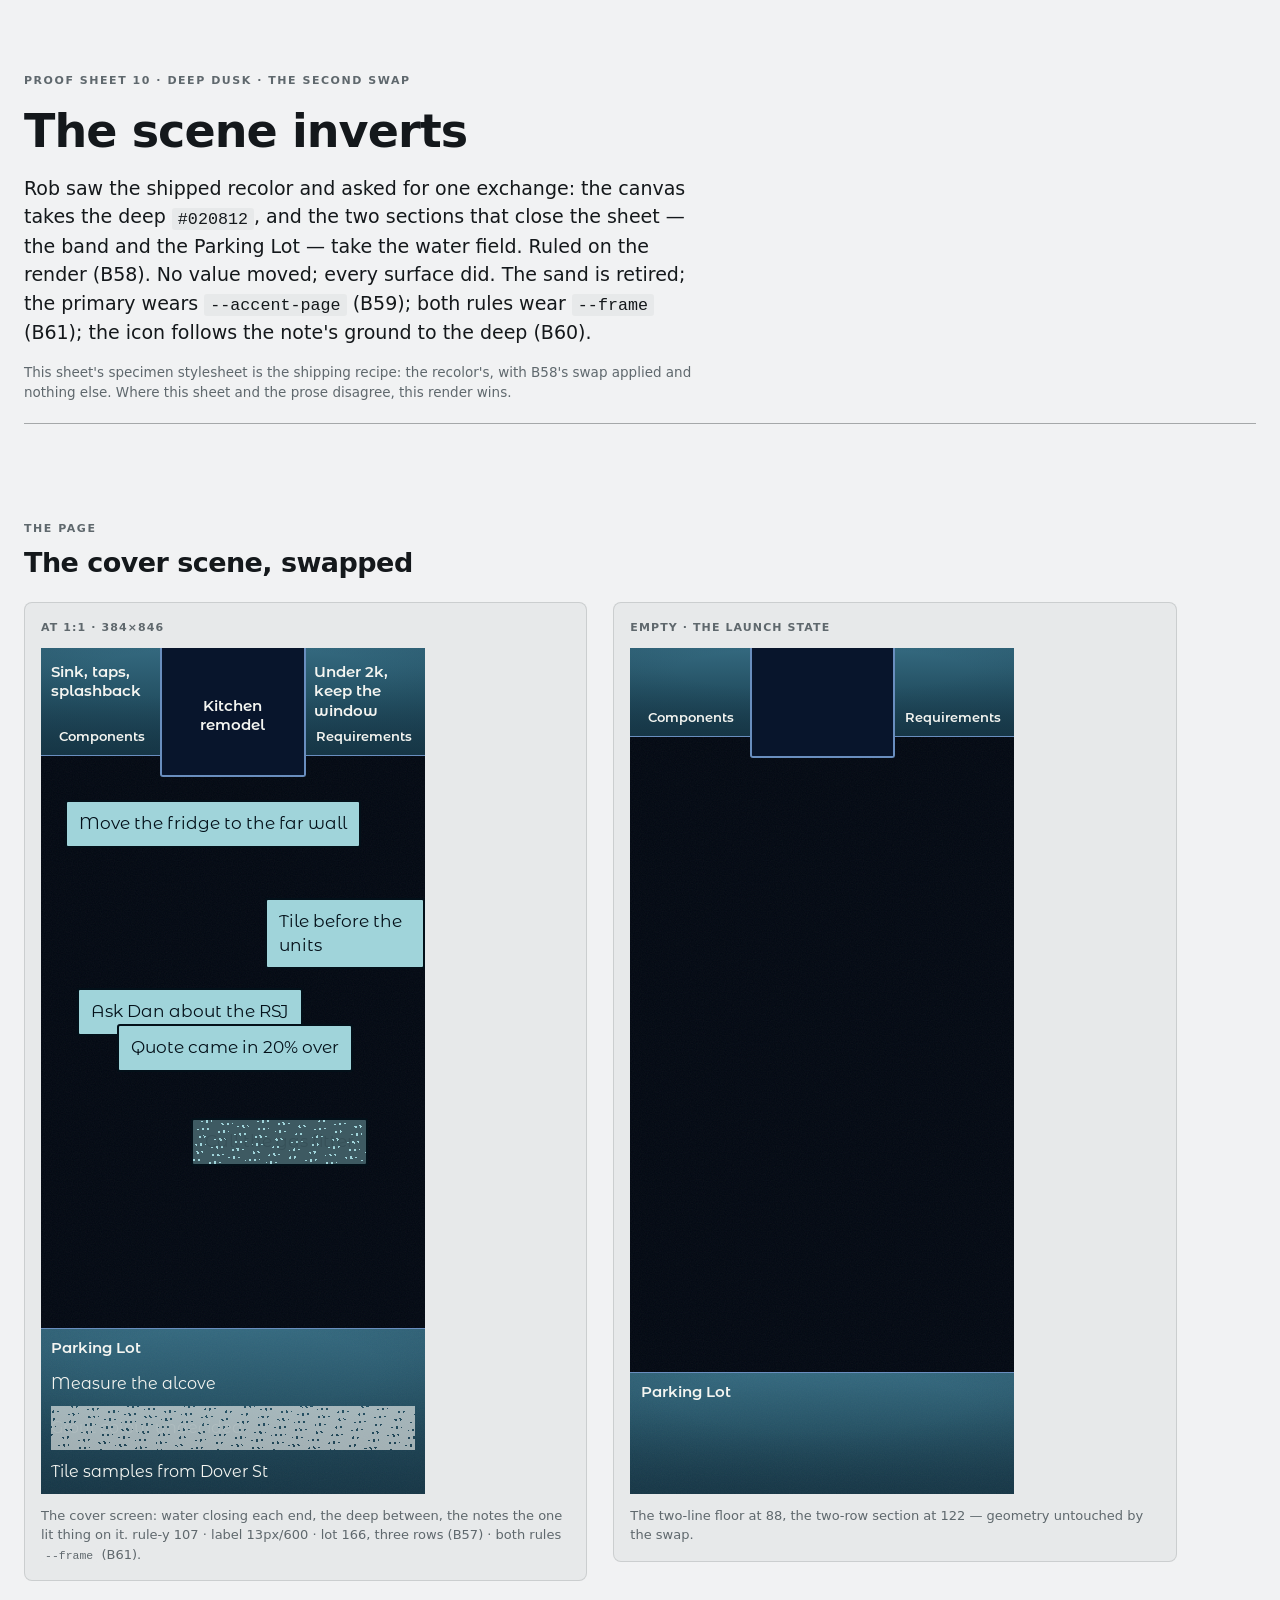
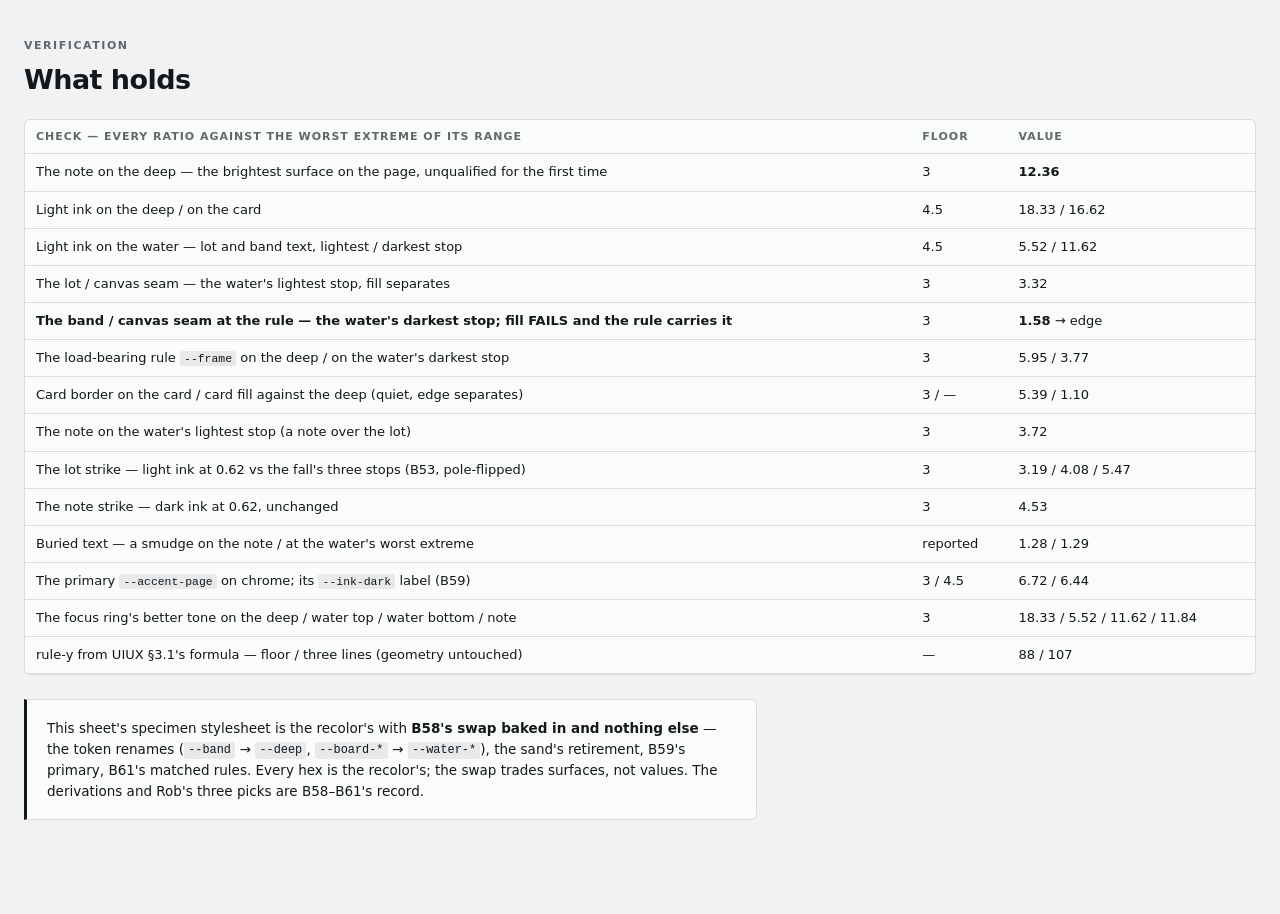
==== docs/proofs/proof-10-the-second-swap.html @ f1e7388c "The second swap lands: the canvas takes the deep, the sections take the water (B58-B61) Rob ruled th" ====
<!doctype html><html><head><meta charset=utf8><meta name=viewport content="width=device-width,initial-scale=1">
<title>Proof sheet 10 — The Second Swap</title>
<style>
@font-face{font-family:'MA';font-style:normal;font-weight:400;font-display:swap;src:url(../../fonts/MontserratAlternates-400.woff2) format('woff2');}
@font-face{font-family:'MA';font-style:normal;font-weight:600;font-display:swap;src:url(../../fonts/MontserratAlternates-600.woff2) format('woff2');}
@font-face{font-family:'MA';font-style:normal;font-weight:800;font-display:swap;src:url(../../fonts/MontserratAlternates-800.woff2) format('woff2');}

:root{--pg-ground:#F1F2F3;--pg-panel:#FAFBFB;--pg-sunk:#E7E9EA;--pg-ink:#14181B;--pg-mute:#5F686D;
  --pg-rule:rgb(20 24 27 / .13);--pg-rule-hi:rgb(20 24 27 / .34);}
@media (prefers-color-scheme:dark){:root{
  --pg-ground:#111417;--pg-panel:#181C1F;--pg-sunk:#0C0F11;--pg-ink:#E6EAEC;--pg-mute:#949DA3;
  --pg-rule:rgb(230 234 236 / .15);--pg-rule-hi:rgb(230 234 236 / .36);}}
*{box-sizing:border-box;}
body{margin:0;background:var(--pg-ground);color:var(--pg-ink);
  font-family:system-ui,-apple-system,"Segoe UI",Roboto,sans-serif;font-size:16px;line-height:1.55;
  -webkit-font-smoothing:antialiased;}
.wrap{max-width:1400px;margin:0 auto;padding:0 24px 96px;}
.col{max-width:66ch;}
h1,h2{text-wrap:balance;margin:0;line-height:1.15;letter-spacing:-.02em;}
h1{font-size:clamp(30px,5vw,46px);font-weight:700;}
h2{font-size:clamp(21px,3vw,27px);font-weight:650;}
p{margin:0;}
code{font-family:ui-monospace,SFMono-Regular,Menlo,monospace;font-size:.88em;background:var(--pg-sunk);
  padding:.1em .36em;border-radius:3px;}
.eyebrow{font-size:11px;font-weight:700;letter-spacing:.14em;text-transform:uppercase;color:var(--pg-mute);}
.lede{font-size:19px;line-height:1.5;}
.muted{color:var(--pg-mute);} .small{font-size:13.5px;line-height:1.5;}
header.masthead{padding:72px 0 40px;display:flex;flex-direction:column;gap:20px;}
header.masthead .col{display:flex;flex-direction:column;gap:16px;}
hr.rule{border:0;border-top:1px solid var(--pg-rule-hi);margin:0;}
section{padding:56px 0 0;display:flex;flex-direction:column;gap:24px;}
.sec-head{display:flex;flex-direction:column;gap:10px;max-width:66ch;}
table{border-collapse:collapse;width:100%;font-size:13px;}
th,td{text-align:left;padding:8px 11px;border-bottom:1px solid var(--pg-rule);vertical-align:top;}
th{font-size:11px;font-weight:700;letter-spacing:.09em;text-transform:uppercase;color:var(--pg-mute);}
td.num{font-variant-numeric:tabular-nums;white-space:nowrap;}
.scroll{overflow-x:auto;background:var(--pg-panel);border:1px solid var(--pg-rule);border-radius:6px;}
figcaption{font-size:13px;line-height:1.5;color:var(--pg-mute);max-width:64ch;}
figcaption b{color:var(--pg-ink);font-weight:650;}
.specimens{display:flex;flex-wrap:wrap;gap:26px;align-items:flex-start;}
.mount{background:var(--pg-sunk);border:1px solid var(--pg-rule);border-radius:8px;padding:16px;
  display:inline-flex;flex-direction:column;gap:12px;align-items:flex-start;max-width:100%;overflow-x:auto;}
.mount .tag{font-size:11px;font-weight:700;letter-spacing:.1em;text-transform:uppercase;color:var(--pg-mute);}
.callout{background:var(--pg-panel);border:1px solid var(--pg-rule);border-left:3px solid var(--pg-ink);
  border-radius:0 6px 6px 0;padding:18px 20px;display:flex;flex-direction:column;gap:10px;max-width:72ch;}

/* ================= the specimen — B58's scene, the stylesheet that ships =================
   The recolor's stylesheet with the second swap applied and nothing else: the canvas is
   the deep, the band and the lot close both ends in the water field, the sand is gone,
   the primary wears --accent-page (B59), both rules wear --frame (B61). */
.sheet{position:relative;overflow:hidden;flex:none;width:var(--w);height:var(--h);
  font-family:'MA',system-ui,sans-serif;
  --gutter:2.6667%;--card-gap:8px;
  --card-w:min(37.7778%, calc(100% - 2 * (2.6667% + 100px + 8px)));
  --card-l:calc((100% - var(--card-w)) / 2);
  --band-top:14px;
  --ink-light:#f4f5f1;--ink-dark:#031019;
  --deep:#020812;--card:#08152c;--frame:#698ebf;--note:#a0d4da;
  --water-top:#34697f;--water-mid:#255265;--water-bot:#163646;--water-bot-a:22 54 70;
  background:var(--deep);}
.on-dark{--ink:var(--ink-light);--ink-a:244 245 241;}
.on-light{--ink:var(--ink-dark);--ink-a:3 16 25;}

.sheet::before{content:"";position:absolute;inset:0;z-index:0;opacity:.055;
  background-image:url("data:image/svg+xml;utf8,<svg xmlns='http://www.w3.org/2000/svg' width='160' height='160'><filter id='n'><feTurbulence type='fractalNoise' baseFrequency='0.86' numOctaves='4' stitchTiles='stitch'/></filter><rect width='160' height='160' filter='url(%23n)'/></svg>");}

.band-fill{position:absolute;left:0;right:0;top:0;height:var(--rule-y);z-index:0;pointer-events:none;
  background:
    radial-gradient(118% 76% at 50% 24%, rgb(0 0 0 / 0) 32%, rgb(var(--water-bot-a) / .72) 128%),
    linear-gradient(180deg, var(--water-top) 0%, var(--water-mid) 46%, var(--water-bot) 100%);}
.sheet .band-rule{position:absolute;left:0;right:0;top:var(--rule-y);height:1px;
  background:var(--frame);z-index:3;}
.sheet .band-zone{position:absolute;top:0;height:var(--rule-y);pointer-events:none;z-index:1;}
.sheet .band-label{position:absolute;left:0;right:0;width:auto;text-align:center;bottom:10px;
  font-size:13px;font-weight:600;line-height:1.3;color:var(--ink);}
.sheet .band-zone .anchor{position:absolute;left:0;right:0;top:var(--band-top);font-size:15px;
  font-weight:600;line-height:1.3;color:var(--ink);white-space:pre-wrap;overflow-wrap:break-word;}
.sheet .zone-components{left:var(--gutter);right:calc(100% - var(--card-l) + var(--card-gap));}
.sheet .zone-requirements{left:calc(var(--card-l) + var(--card-w) + var(--card-gap));right:var(--gutter);}

.sheet .anchor-title{position:absolute;z-index:4;left:var(--card-l);width:var(--card-w);top:0;
  display:flex;flex-direction:column;justify-content:center;padding:calc(var(--band-top) + 6px) 12px 12px;
  border:2px solid var(--frame);border-top:0;border-radius:0 0 3px 3px;background:var(--card);
  text-align:center;font-size:15px;font-weight:600;line-height:1.3;color:var(--ink);
  min-height:calc(var(--rule-y) + 22px);}

.sheet .lot{position:absolute;z-index:2;left:0;right:0;bottom:0;height:var(--lot-h);
  background:
    radial-gradient(118% 76% at 50% 24%, rgb(0 0 0 / 0) 32%, rgb(var(--water-bot-a) / .72) 128%),
    linear-gradient(180deg, var(--water-top) 0%, var(--water-mid) 46%, var(--water-bot) 100%);
  background-size:100% 100%;}
.sheet .lot::after{content:"";position:absolute;inset:0;opacity:.05;pointer-events:none;
  background-image:url("data:image/svg+xml;utf8,<svg xmlns='http://www.w3.org/2000/svg' width='160' height='160'><filter id='n'><feTurbulence type='fractalNoise' baseFrequency='0.86' numOctaves='4' stitchTiles='stitch'/></filter><rect width='160' height='160' filter='url(%23n)'/></svg>");}
.sheet .lot-rule{position:absolute;left:0;right:0;top:0;height:1px;background:var(--frame);z-index:1;}
.sheet .lot-header{position:absolute;left:var(--gutter);top:8px;font-size:15px;font-weight:600;color:var(--ink);z-index:1;}
.sheet .lot-items{position:absolute;left:var(--gutter);right:var(--gutter);top:34px;bottom:0;overflow:hidden;z-index:1;}
.sheet .lot-item{position:relative;min-height:44px;display:flex;align-items:center;}
.sheet .lot-text{position:relative;z-index:1;display:block;width:100%;font-size:16px;line-height:1.45;
  color:var(--ink);padding:2px 0;white-space:pre-wrap;overflow-wrap:break-word;}
.sheet .note{position:absolute;transform-origin:top left;z-index:3;}
.sheet .note-text{position:relative;z-index:1;display:block;width:max-content;
  max-width:var(--note-max-w,none);padding:10px 12px;border:2px solid var(--ink);border-radius:3px;
  background:var(--note);color:var(--ink);font-size:17px;line-height:1.4;
  white-space:pre-wrap;overflow-wrap:break-word;}
.sheet .scratch{position:absolute;inset:0;z-index:2;pointer-events:none;opacity:.62;border-radius:3px;
  background:
    repeating-linear-gradient(8deg,var(--ink) 0 5px,transparent 5px 8px),
    repeating-linear-gradient(-14deg,var(--ink) 0 4px,transparent 4px 7px),
    repeating-linear-gradient(79deg,var(--ink) 0 3px,transparent 3px 5px);}
.sheet .complete .note-text,.sheet .complete .lot-text{color:rgb(var(--ink-a) / .12);}
</style></head><body>
<div class="wrap">
  <header class="masthead">
    <div class="col">
      <div class="eyebrow">Proof sheet 10 &middot; deep dusk &middot; the second swap</div>
      <h1>The scene inverts</h1>
      <p class="lede">Rob saw the shipped recolor and asked for one exchange: the canvas takes
      the deep <code>#020812</code>, and the two sections that close the sheet — the band and
      the Parking Lot — take the water field. Ruled on the render (B58). No value moved;
      every surface did. The sand is retired; the primary wears <code>--accent-page</code>
      (B59); both rules wear <code>--frame</code> (B61); the icon follows the note's ground
      to the deep (B60).</p>
      <p class="small muted">This sheet's specimen stylesheet is the shipping recipe: the
      recolor's, with B58's swap applied and nothing else. Where this sheet and the prose
      disagree, this render wins.</p>
    </div>
    <hr class="rule">
  </header>

  <section>
    <div class="sec-head">
      <div class="eyebrow">The page</div>
      <h2>The cover scene, swapped</h2>
    </div>
    <div class="specimens">
      <div class="mount">
        <div class="tag">At 1:1 &middot; 384&times;846</div>
        <div class="sheet on-dark" style="--w:384px;--h:846px;--rule-y:107px;--lot-h:166px">
          <div class="band-fill"></div>
          <div class="band-zone zone-components"><div class="anchor">Sink, taps, splashback</div><div class="band-label">Components</div></div>
          <div class="band-zone zone-requirements"><div class="anchor">Under 2k, keep the window</div><div class="band-label">Requirements</div></div>
          <div class="band-rule"></div>
          <div class="anchor-title">Kitchen remodel</div>
          <div class="note" style="left:24px;top:152px"><div class="note-text on-light">Move the fridge to the far wall</div></div>
          <div class="note" style="left:224px;top:250px;--note-max-w:160px"><div class="note-text on-light">Tile before the units</div></div>
          <div class="note" style="left:36px;top:340px"><div class="note-text on-light">Ask Dan about the RSJ</div></div>
          <div class="note" style="left:76px;top:376px"><div class="note-text on-light">Quote came in 20% over</div></div>
          <div class="note complete on-light" style="left:150px;top:470px"><div class="note-text">Call the gas fitter</div><div class="scratch"></div></div>
          <div class="lot">
            <div class="lot-rule"></div>
            <div class="lot-header">Parking Lot</div>
            <div class="lot-items">
              <div class="lot-item"><div class="lot-text">Measure the alcove</div></div>
              <div class="lot-item complete"><div class="lot-text">Grout colour undecided</div><div class="scratch" style="border-radius:0"></div></div>
              <div class="lot-item"><div class="lot-text">Tile samples from Dover St</div></div>
            </div>
          </div>
        </div>
        <figcaption>The cover screen: water closing each end, the deep between, the notes
        the one lit thing on it. rule-y 107 &middot; label 13px/600 &middot; lot 166, three
        rows (B57) &middot; both rules <code>--frame</code> (B61).</figcaption>
      </div>
      <div class="mount">
        <div class="tag">Empty &middot; the launch state</div>
        <div class="sheet on-dark" style="--w:384px;--h:846px;--rule-y:88px;--lot-h:122px">
          <div class="band-fill"></div>
          <div class="band-zone zone-components"><div class="band-label">Components</div></div>
          <div class="band-zone zone-requirements"><div class="band-label">Requirements</div></div>
          <div class="band-rule"></div>
          <div class="anchor-title"></div>
          <div class="lot">
            <div class="lot-rule"></div>
            <div class="lot-header">Parking Lot</div>
          </div>
        </div>
        <figcaption>The two-line floor at 88, the two-row section at 122 — geometry untouched
        by the swap.</figcaption>
      </div>
    </div>
  </section>

  <section>
    <div class="sec-head">
      <div class="eyebrow">Verification</div>
      <h2>What holds</h2>
    </div>
    <div class="scroll"><table>
      <tr><th>Check — every ratio against the worst extreme of its range</th><th>Floor</th><th>Value</th></tr>
      <tr><td>The note on the deep — the brightest surface on the page, unqualified for the first time</td><td class="num">3</td><td class="num"><b>12.36</b></td></tr>
      <tr><td>Light ink on the deep / on the card</td><td class="num">4.5</td><td class="num">18.33 / 16.62</td></tr>
      <tr><td>Light ink on the water — lot and band text, lightest / darkest stop</td><td class="num">4.5</td><td class="num">5.52 / 11.62</td></tr>
      <tr><td>The lot / canvas seam — the water's lightest stop, fill separates</td><td class="num">3</td><td class="num">3.32</td></tr>
      <tr><td><b>The band / canvas seam at the rule — the water's darkest stop; fill FAILS and the rule carries it</b></td><td class="num">3</td><td class="num"><b>1.58</b> → edge</td></tr>
      <tr><td>The load-bearing rule <code>--frame</code> on the deep / on the water's darkest stop</td><td class="num">3</td><td class="num">5.95 / 3.77</td></tr>
      <tr><td>Card border on the card / card fill against the deep (quiet, edge separates)</td><td class="num">3 / —</td><td class="num">5.39 / 1.10</td></tr>
      <tr><td>The note on the water's lightest stop (a note over the lot)</td><td class="num">3</td><td class="num">3.72</td></tr>
      <tr><td>The lot strike — light ink at 0.62 vs the fall's three stops (B53, pole-flipped)</td><td class="num">3</td><td class="num">3.19 / 4.08 / 5.47</td></tr>
      <tr><td>The note strike — dark ink at 0.62, unchanged</td><td class="num">3</td><td class="num">4.53</td></tr>
      <tr><td>Buried text — a smudge on the note / at the water's worst extreme</td><td class="num">reported</td><td class="num">1.28 / 1.29</td></tr>
      <tr><td>The primary <code>--accent-page</code> on chrome; its <code>--ink-dark</code> label (B59)</td><td class="num">3 / 4.5</td><td class="num">6.72 / 6.44</td></tr>
      <tr><td>The focus ring's better tone on the deep / water top / water bottom / note</td><td class="num">3</td><td class="num">18.33 / 5.52 / 11.62 / 11.84</td></tr>
      <tr><td>rule-y from UIUX §3.1's formula — floor / three lines (geometry untouched)</td><td class="num">—</td><td class="num">88 / 107</td></tr>
    </table></div>
    <div class="callout">
      <p class="small">This sheet's specimen stylesheet is the recolor's with <b>B58's swap
      baked in and nothing else</b> — the token renames (<code>--band</code> →
      <code>--deep</code>, <code>--board-*</code> → <code>--water-*</code>), the sand's
      retirement, B59's primary, B61's matched rules. Every hex is the recolor's; the swap
      trades surfaces, not values. The derivations and Rob's three picks are B58–B61's
      record.</p>
    </div>
  </section>
</div>
</body></html>
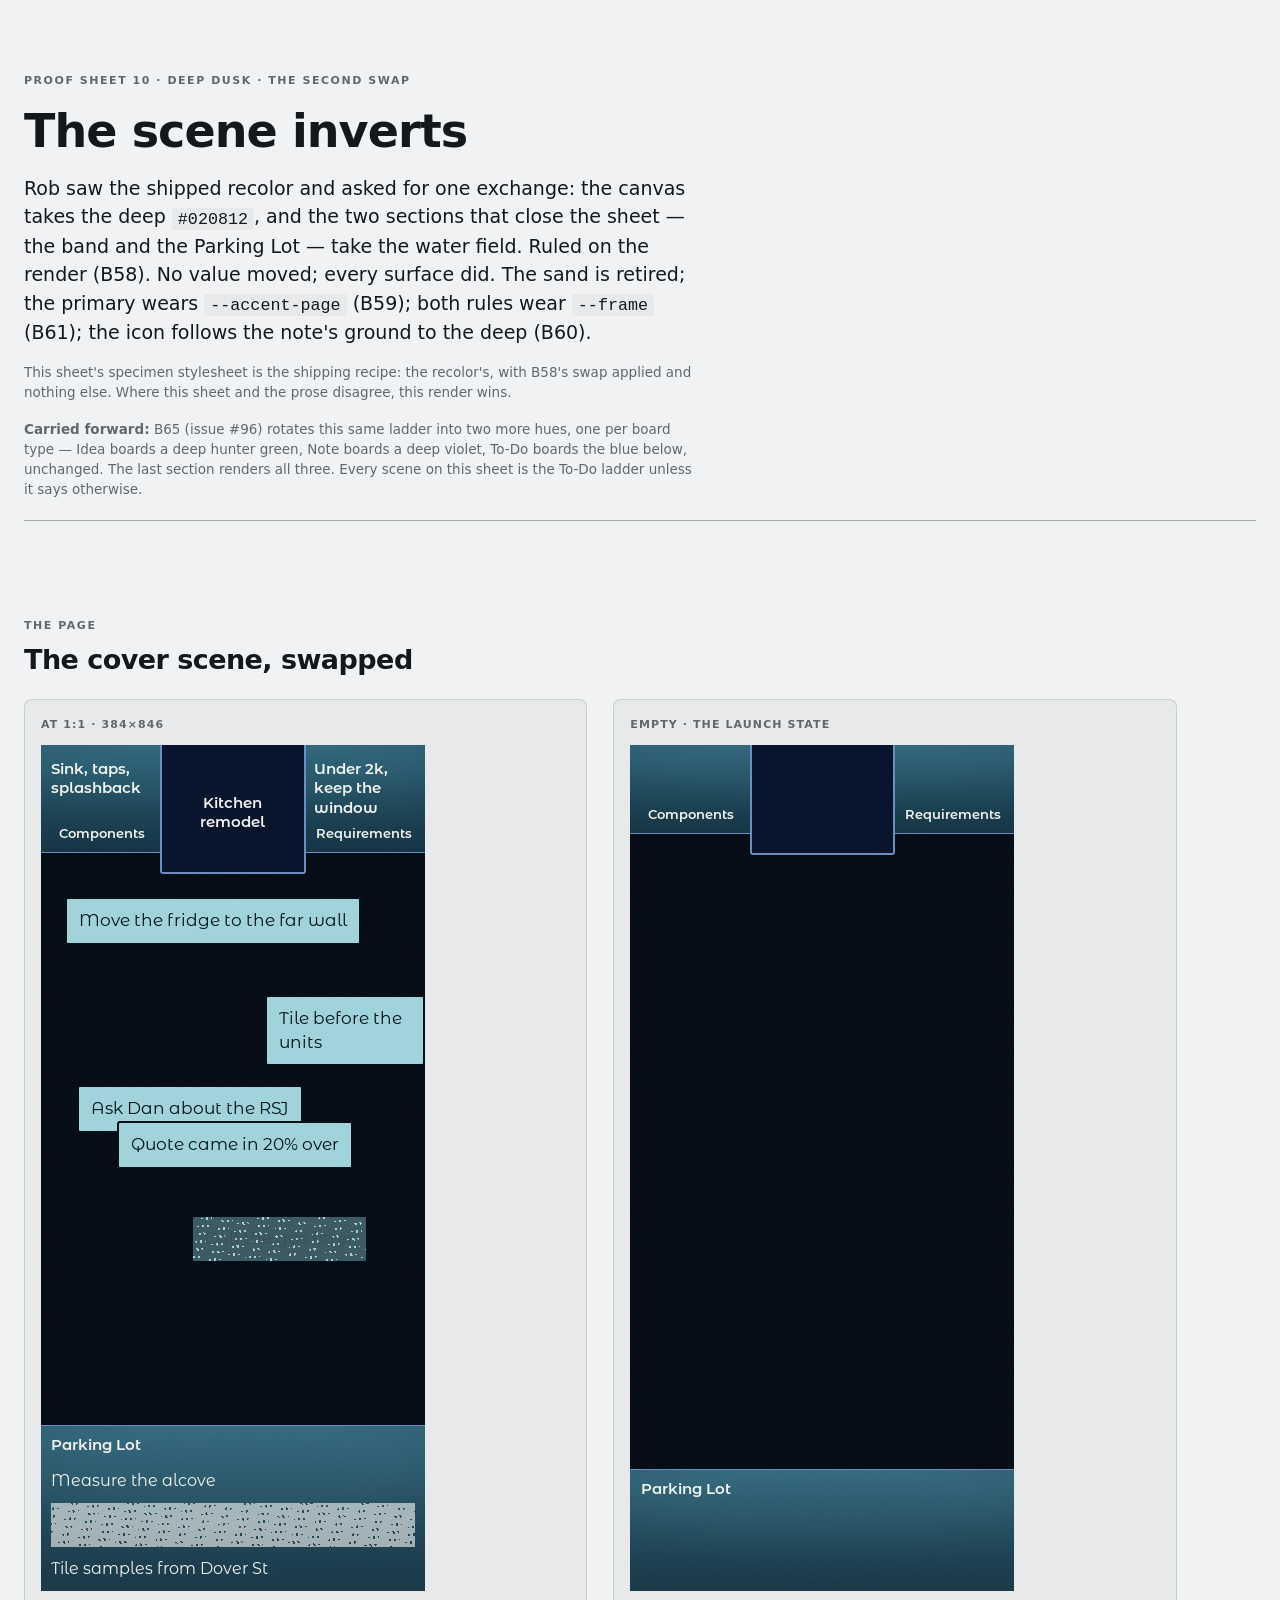
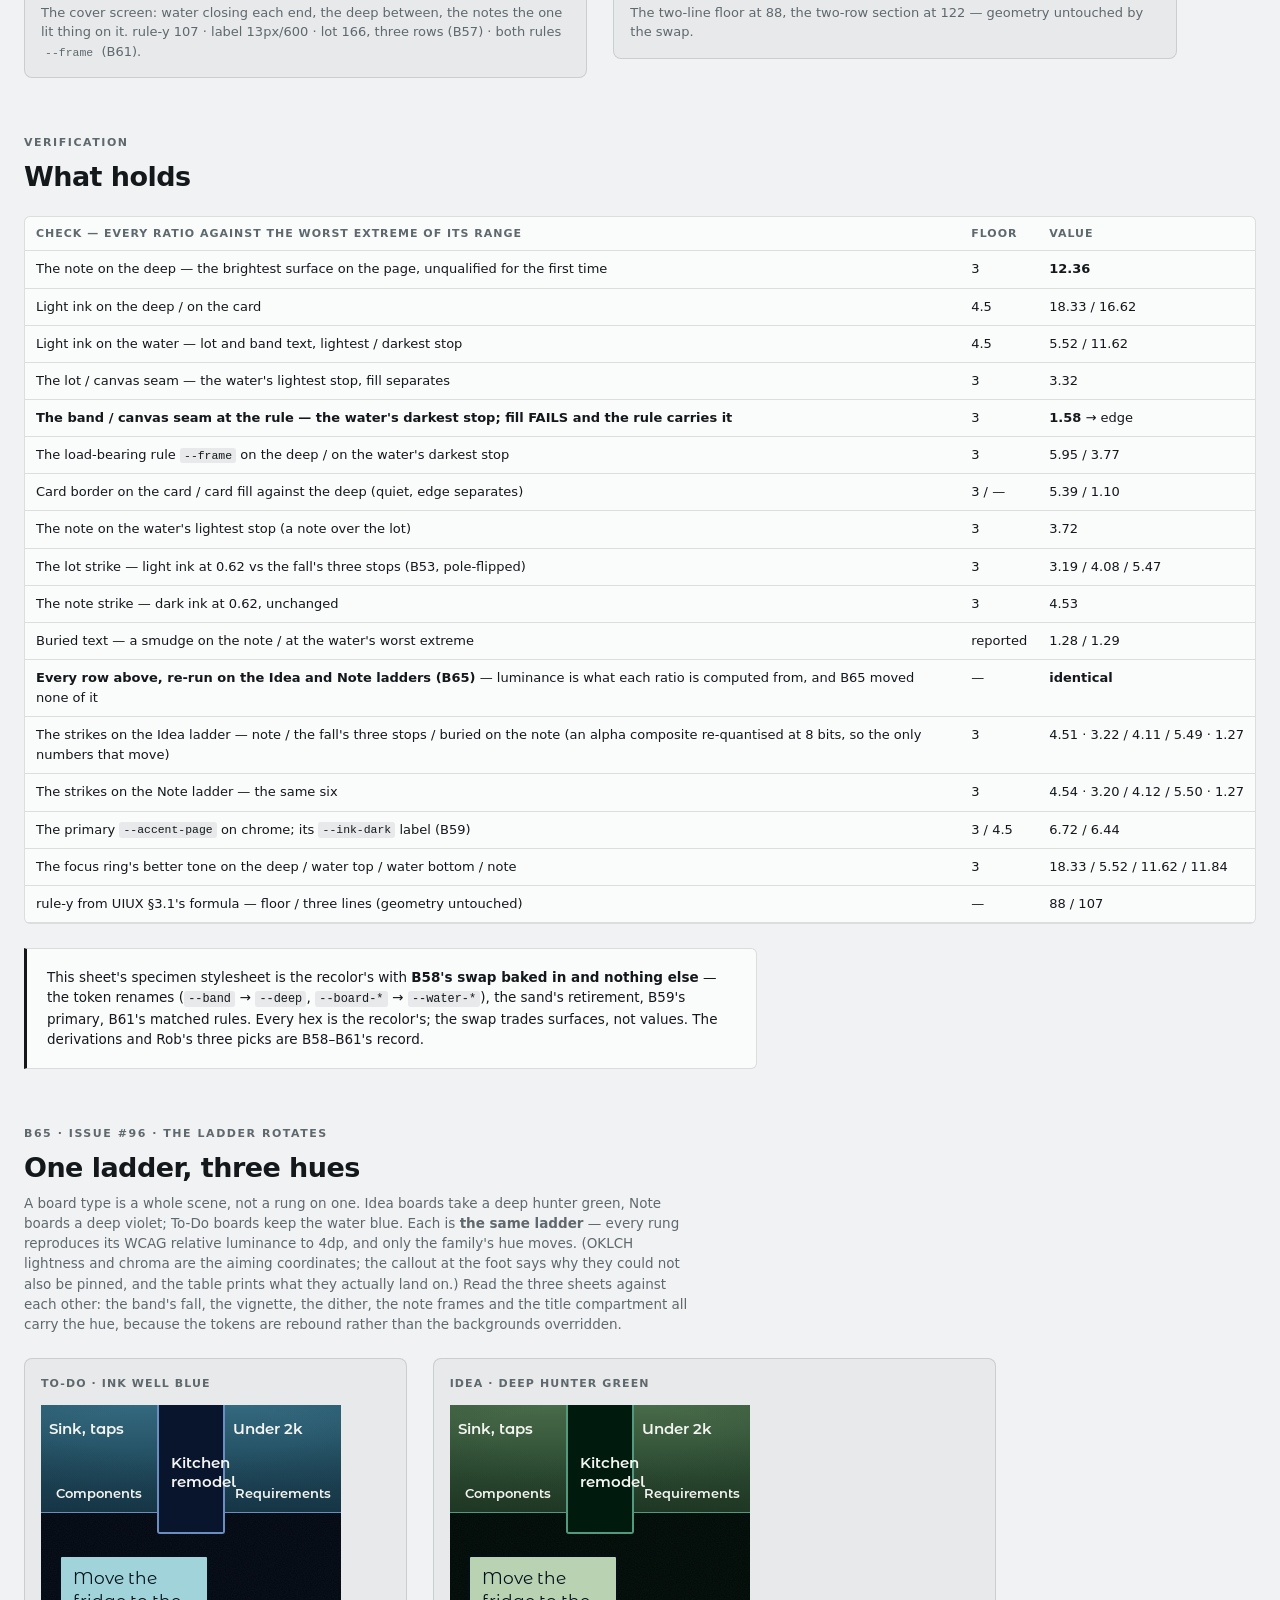
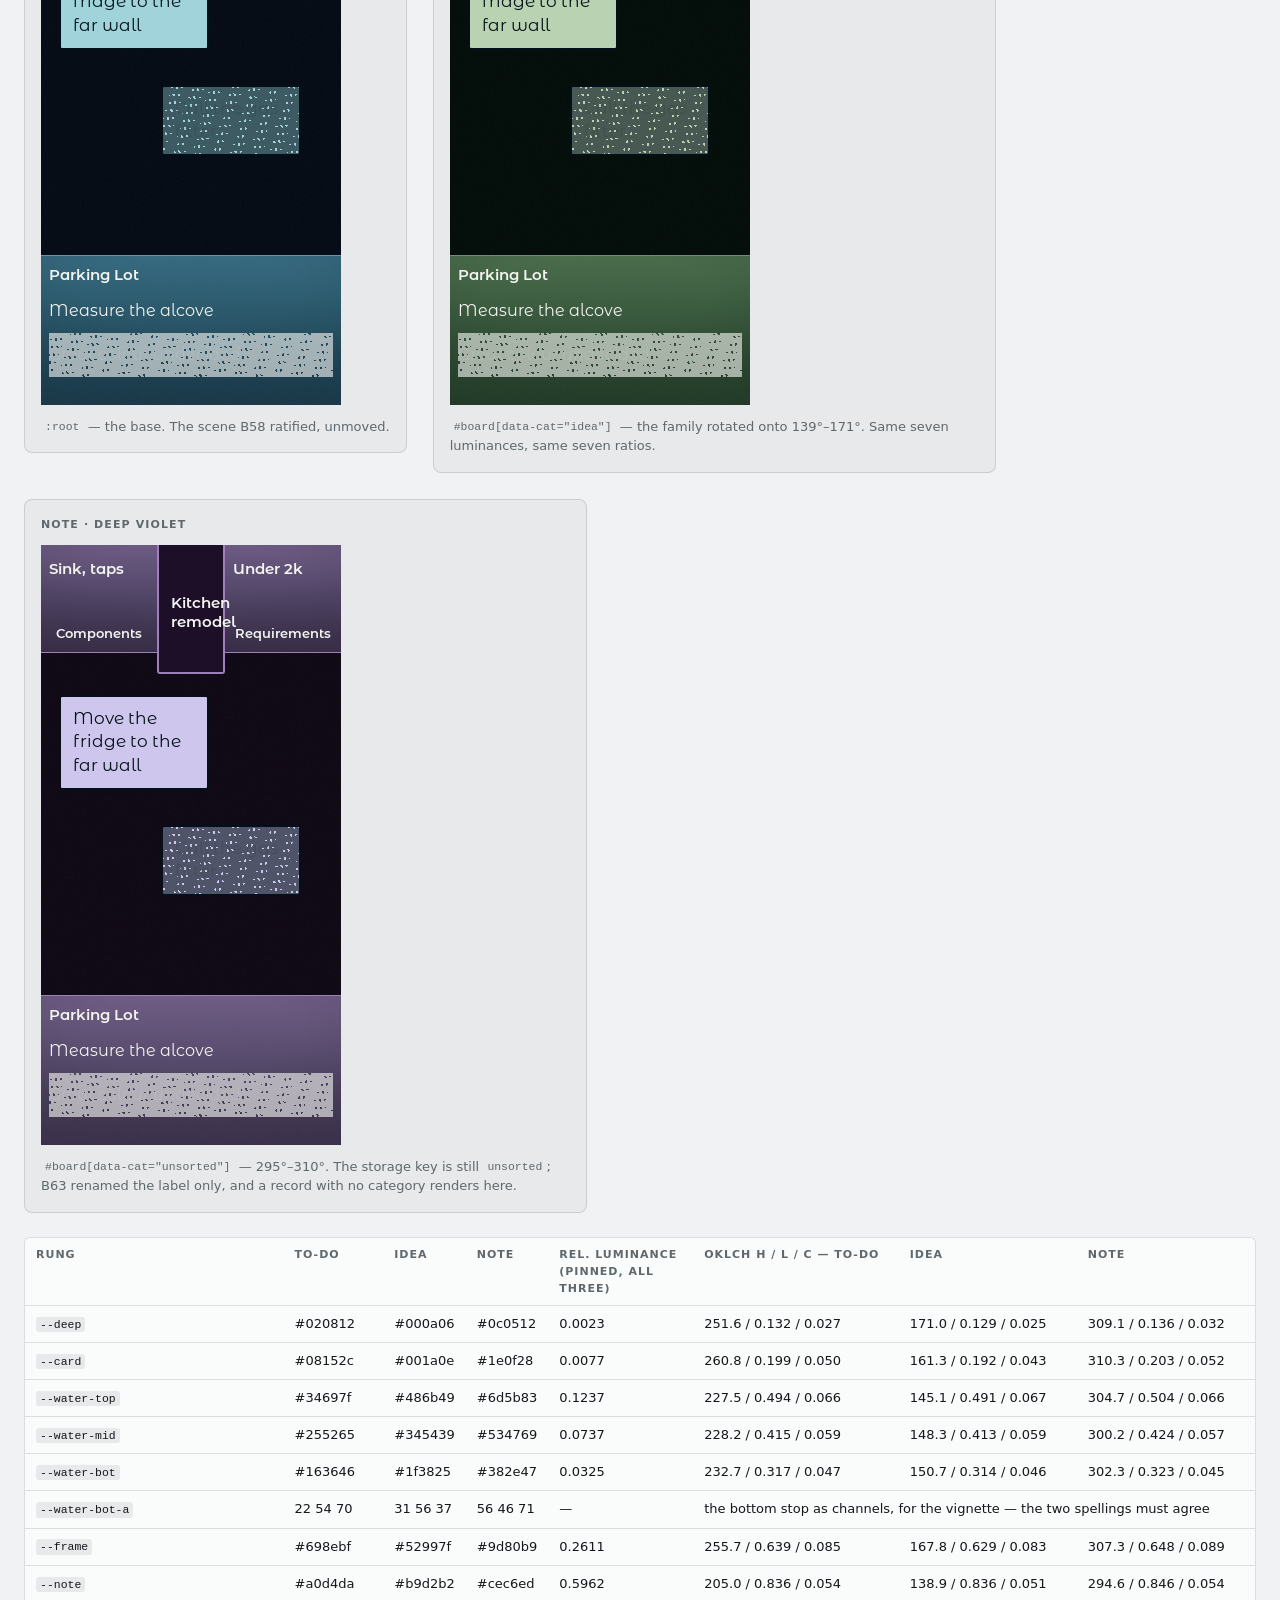
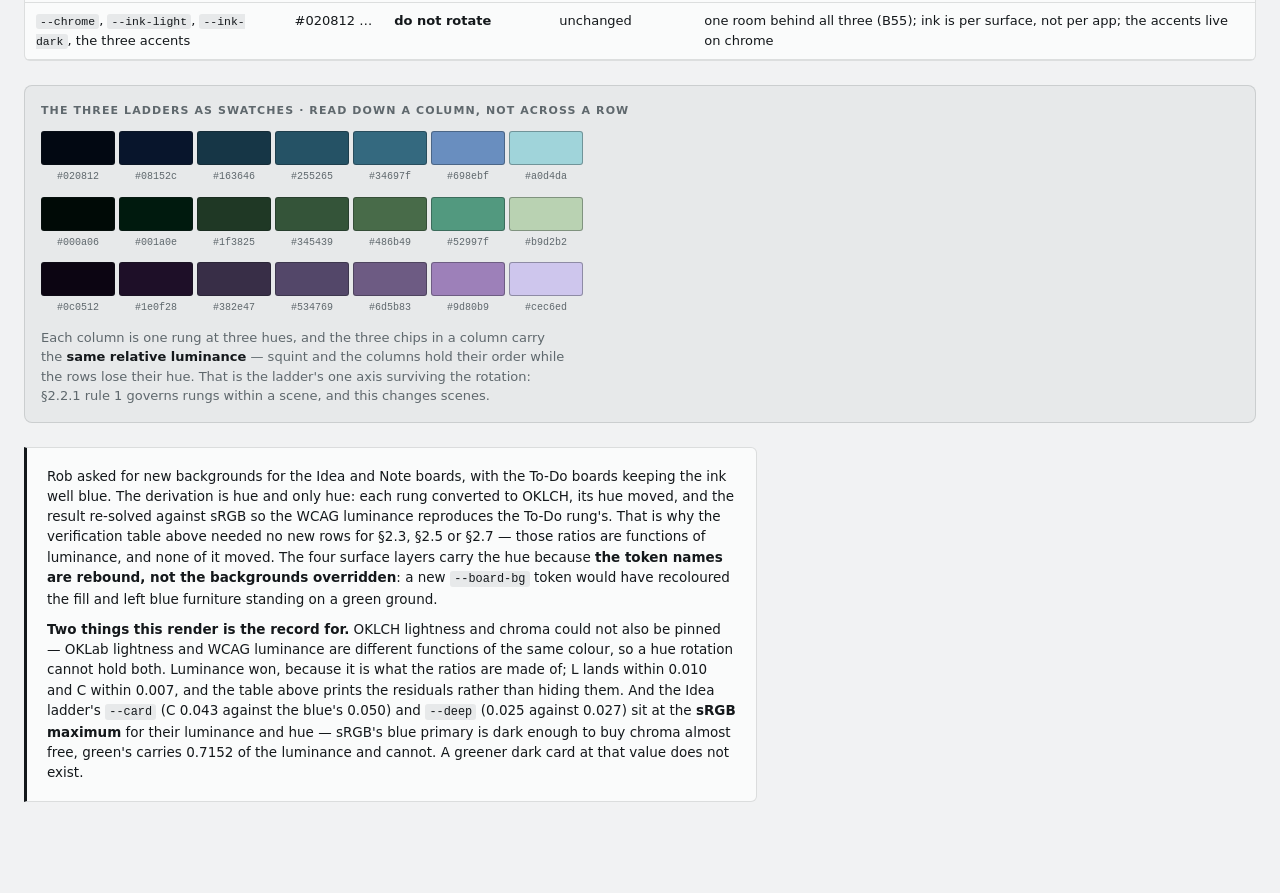
==== commit a947e901: "Give Idea and Note boards their own hue (issue #96) The ladder rotates with the board type: Idea boa" ====
--- a/docs/proofs/proof-10-the-second-swap.html
+++ b/docs/proofs/proof-10-the-second-swap.html
@@ -60,6 +60,26 @@
   background:var(--deep);}
 .on-dark{--ink:var(--ink-light);--ink-a:244 245 241;}
 .on-light{--ink:var(--ink-dark);--ink-a:3 16 25;}
+
+/* B65 (issue #96) — the ladder rotates with the board type. The same seven
+   rungs at two more hues: WCAG luminance PINNED to the To-Do rung's, hue moved,
+   OKLCH lightness and chroma held as closely as 8 bits allow (they are the
+   aiming coordinates, not the pinned ones — the table below prints all three
+   ladders' real L and C). Nothing below this line overrides a
+   background — the token NAMES are rebound, so the flat fill, the dither, the
+   band's vignette over its fall and the lot mirroring it all carry the new hue
+   through the var() they already read. --chrome, the ink poles and the accents
+   do not rotate. To-Do needs no block: To-Do is the base. */
+.sheet[data-cat="idea"]{
+  --deep:#000a06;--card:#001a0e;--frame:#52997f;--note:#b9d2b2;
+  --water-top:#486b49;--water-mid:#345439;--water-bot:#1f3825;--water-bot-a:31 56 37;}
+.sheet[data-cat="unsorted"]{
+  --deep:#0c0512;--card:#1e0f28;--frame:#9d80b9;--note:#cec6ed;
+  --water-top:#6d5b83;--water-mid:#534769;--water-bot:#382e47;--water-bot-a:56 46 71;}
+.swatches{display:flex;flex-wrap:wrap;gap:4px;}
+.sw{display:flex;flex-direction:column;gap:4px;align-items:center;font-size:10px;
+  font-family:ui-monospace,SFMono-Regular,Menlo,monospace;color:var(--pg-mute);}
+.sw i{display:block;width:74px;height:34px;border-radius:3px;border:1px solid var(--pg-rule-hi);}
 
 .sheet::before{content:"";position:absolute;inset:0;z-index:0;opacity:.055;
   background-image:url("data:image/svg+xml;utf8,<svg xmlns='http://www.w3.org/2000/svg' width='160' height='160'><filter id='n'><feTurbulence type='fractalNoise' baseFrequency='0.86' numOctaves='4' stitchTiles='stitch'/></filter><rect width='160' height='160' filter='url(%23n)'/></svg>");}
@@ -123,6 +143,10 @@
       <p class="small muted">This sheet's specimen stylesheet is the shipping recipe: the
       recolor's, with B58's swap applied and nothing else. Where this sheet and the prose
       disagree, this render wins.</p>
+      <p class="small muted"><b>Carried forward:</b> B65 (issue&nbsp;#96) rotates this same
+      ladder into two more hues, one per board type — Idea boards a deep hunter green, Note
+      boards a deep violet, To-Do boards the blue below, unchanged. The last section renders
+      all three. Every scene on this sheet is the To-Do ladder unless it says otherwise.</p>
     </div>
     <hr class="rule">
   </header>
@@ -197,6 +221,9 @@
       <tr><td>The lot strike — light ink at 0.62 vs the fall's three stops (B53, pole-flipped)</td><td class="num">3</td><td class="num">3.19 / 4.08 / 5.47</td></tr>
       <tr><td>The note strike — dark ink at 0.62, unchanged</td><td class="num">3</td><td class="num">4.53</td></tr>
       <tr><td>Buried text — a smudge on the note / at the water's worst extreme</td><td class="num">reported</td><td class="num">1.28 / 1.29</td></tr>
+      <tr><td><b>Every row above, re-run on the Idea and Note ladders (B65)</b> — luminance is what each ratio is computed from, and B65 moved none of it</td><td class="num">—</td><td class="num"><b>identical</b></td></tr>
+      <tr><td>The strikes on the Idea ladder — note / the fall's three stops / buried on the note (an alpha composite re-quantised at 8 bits, so the only numbers that move)</td><td class="num">3</td><td class="num">4.51 &middot; 3.22 / 4.11 / 5.49 &middot; 1.27</td></tr>
+      <tr><td>The strikes on the Note ladder — the same six</td><td class="num">3</td><td class="num">4.54 &middot; 3.20 / 4.12 / 5.50 &middot; 1.27</td></tr>
       <tr><td>The primary <code>--accent-page</code> on chrome; its <code>--ink-dark</code> label (B59)</td><td class="num">3 / 4.5</td><td class="num">6.72 / 6.44</td></tr>
       <tr><td>The focus ring's better tone on the deep / water top / water bottom / note</td><td class="num">3</td><td class="num">18.33 / 5.52 / 11.62 / 11.84</td></tr>
       <tr><td>rule-y from UIUX §3.1's formula — floor / three lines (geometry untouched)</td><td class="num">—</td><td class="num">88 / 107</td></tr>
@@ -210,5 +237,161 @@
       record.</p>
     </div>
   </section>
+
+  <section>
+    <div class="sec-head">
+      <div class="eyebrow">B65 &middot; issue #96 &middot; the ladder rotates</div>
+      <h2>One ladder, three hues</h2>
+      <p class="small muted">A board type is a whole scene, not a rung on one. Idea boards
+      take a deep hunter green, Note boards a deep violet; To-Do boards keep the water blue.
+      Each is <b>the same ladder</b> &mdash; every rung reproduces its WCAG relative
+      luminance to 4dp, and only the family's hue moves. (OKLCH lightness and chroma are
+      the aiming coordinates; the callout at the foot says why they could not also be
+      pinned, and the table prints what they actually land on.) Read the three sheets
+      against each other: the band's fall, the vignette, the dither, the note frames and
+      the title compartment all carry the hue, because the tokens are rebound rather than
+      the backgrounds overridden.</p>
+    </div>
+    <div class="specimens">
+      <div class="mount">
+        <div class="tag">To-Do &middot; ink well blue</div>
+        <div class="sheet on-dark" style="--w:300px;--h:600px;--rule-y:107px;--lot-h:150px">
+          <div class="band-fill"></div>
+          <div class="band-zone zone-components"><div class="anchor">Sink, taps</div><div class="band-label">Components</div></div>
+          <div class="band-zone zone-requirements"><div class="anchor">Under 2k</div><div class="band-label">Requirements</div></div>
+          <div class="band-rule"></div>
+          <div class="anchor-title">Kitchen remodel</div>
+          <div class="note" style="left:18px;top:150px;--note-max-w:150px"><div class="note-text on-light">Move the fridge to the far wall</div></div>
+          <div class="note complete on-light" style="left:120px;top:280px;--note-max-w:140px"><div class="note-text">Call the gas fitter</div><div class="scratch"></div></div>
+          <div class="lot">
+            <div class="lot-rule"></div>
+            <div class="lot-header">Parking Lot</div>
+            <div class="lot-items">
+              <div class="lot-item"><div class="lot-text">Measure the alcove</div></div>
+              <div class="lot-item complete"><div class="lot-text">Grout colour undecided</div><div class="scratch" style="border-radius:0"></div></div>
+            </div>
+          </div>
+        </div>
+        <figcaption><code>:root</code> — the base. The scene B58 ratified, unmoved.</figcaption>
+      </div>
+      <div class="mount">
+        <div class="tag">Idea &middot; deep hunter green</div>
+        <div class="sheet on-dark" data-cat="idea" style="--w:300px;--h:600px;--rule-y:107px;--lot-h:150px">
+          <div class="band-fill"></div>
+          <div class="band-zone zone-components"><div class="anchor">Sink, taps</div><div class="band-label">Components</div></div>
+          <div class="band-zone zone-requirements"><div class="anchor">Under 2k</div><div class="band-label">Requirements</div></div>
+          <div class="band-rule"></div>
+          <div class="anchor-title">Kitchen remodel</div>
+          <div class="note" style="left:18px;top:150px;--note-max-w:150px"><div class="note-text on-light">Move the fridge to the far wall</div></div>
+          <div class="note complete on-light" style="left:120px;top:280px;--note-max-w:140px"><div class="note-text">Call the gas fitter</div><div class="scratch"></div></div>
+          <div class="lot">
+            <div class="lot-rule"></div>
+            <div class="lot-header">Parking Lot</div>
+            <div class="lot-items">
+              <div class="lot-item"><div class="lot-text">Measure the alcove</div></div>
+              <div class="lot-item complete"><div class="lot-text">Grout colour undecided</div><div class="scratch" style="border-radius:0"></div></div>
+            </div>
+          </div>
+        </div>
+        <figcaption><code>#board[data-cat="idea"]</code> &mdash; the family rotated onto
+        139&deg;&ndash;171&deg;. Same seven luminances, same seven ratios.</figcaption>
+      </div>
+      <div class="mount">
+        <div class="tag">Note &middot; deep violet</div>
+        <div class="sheet on-dark" data-cat="unsorted" style="--w:300px;--h:600px;--rule-y:107px;--lot-h:150px">
+          <div class="band-fill"></div>
+          <div class="band-zone zone-components"><div class="anchor">Sink, taps</div><div class="band-label">Components</div></div>
+          <div class="band-zone zone-requirements"><div class="anchor">Under 2k</div><div class="band-label">Requirements</div></div>
+          <div class="band-rule"></div>
+          <div class="anchor-title">Kitchen remodel</div>
+          <div class="note" style="left:18px;top:150px;--note-max-w:150px"><div class="note-text on-light">Move the fridge to the far wall</div></div>
+          <div class="note complete on-light" style="left:120px;top:280px;--note-max-w:140px"><div class="note-text">Call the gas fitter</div><div class="scratch"></div></div>
+          <div class="lot">
+            <div class="lot-rule"></div>
+            <div class="lot-header">Parking Lot</div>
+            <div class="lot-items">
+              <div class="lot-item"><div class="lot-text">Measure the alcove</div></div>
+              <div class="lot-item complete"><div class="lot-text">Grout colour undecided</div><div class="scratch" style="border-radius:0"></div></div>
+            </div>
+          </div>
+        </div>
+        <figcaption><code>#board[data-cat="unsorted"]</code> &mdash; 295&deg;&ndash;310&deg;. The
+        storage key is still <code>unsorted</code>; B63 renamed the label only, and a
+        record with no category renders here.</figcaption>
+      </div>
+    </div>
+
+    <div class="scroll"><table>
+      <tr><th>Rung</th><th>To-Do</th><th>Idea</th><th>Note</th><th>Rel. luminance<br>(pinned, all three)</th><th>OKLCH H / L / C &mdash; To-Do</th><th>Idea</th><th>Note</th></tr>
+      <tr><td><code>--deep</code></td><td class="num">#020812</td><td class="num">#000a06</td><td class="num">#0c0512</td><td class="num">0.0023</td><td class="num">251.6 / 0.132 / 0.027</td><td class="num">171.0 / 0.129 / 0.025</td><td class="num">309.1 / 0.136 / 0.032</td></tr>
+      <tr><td><code>--card</code></td><td class="num">#08152c</td><td class="num">#001a0e</td><td class="num">#1e0f28</td><td class="num">0.0077</td><td class="num">260.8 / 0.199 / 0.050</td><td class="num">161.3 / 0.192 / 0.043</td><td class="num">310.3 / 0.203 / 0.052</td></tr>
+      <tr><td><code>--water-top</code></td><td class="num">#34697f</td><td class="num">#486b49</td><td class="num">#6d5b83</td><td class="num">0.1237</td><td class="num">227.5 / 0.494 / 0.066</td><td class="num">145.1 / 0.491 / 0.067</td><td class="num">304.7 / 0.504 / 0.066</td></tr>
+      <tr><td><code>--water-mid</code></td><td class="num">#255265</td><td class="num">#345439</td><td class="num">#534769</td><td class="num">0.0737</td><td class="num">228.2 / 0.415 / 0.059</td><td class="num">148.3 / 0.413 / 0.059</td><td class="num">300.2 / 0.424 / 0.057</td></tr>
+      <tr><td><code>--water-bot</code></td><td class="num">#163646</td><td class="num">#1f3825</td><td class="num">#382e47</td><td class="num">0.0325</td><td class="num">232.7 / 0.317 / 0.047</td><td class="num">150.7 / 0.314 / 0.046</td><td class="num">302.3 / 0.323 / 0.045</td></tr>
+      <tr><td><code>--water-bot-a</code></td><td class="num">22 54 70</td><td class="num">31 56 37</td><td class="num">56 46 71</td><td class="num">&mdash;</td><td colspan="3">the bottom stop as channels, for the vignette &mdash; the two spellings must agree</td></tr>
+      <tr><td><code>--frame</code></td><td class="num">#698ebf</td><td class="num">#52997f</td><td class="num">#9d80b9</td><td class="num">0.2611</td><td class="num">255.7 / 0.639 / 0.085</td><td class="num">167.8 / 0.629 / 0.083</td><td class="num">307.3 / 0.648 / 0.089</td></tr>
+      <tr><td><code>--note</code></td><td class="num">#a0d4da</td><td class="num">#b9d2b2</td><td class="num">#cec6ed</td><td class="num">0.5962</td><td class="num">205.0 / 0.836 / 0.054</td><td class="num">138.9 / 0.836 / 0.051</td><td class="num">294.6 / 0.846 / 0.054</td></tr>
+      <tr><td><code>--chrome</code>, <code>--ink-light</code>, <code>--ink-dark</code>, the three accents</td><td class="num">#020812 &hellip;</td><td colspan="2" class="num"><b>do not rotate</b></td><td class="num">unchanged</td><td colspan="3">one room behind all three (B55); ink is per surface, not per app; the accents live on chrome</td></tr>
+    </table></div>
+
+    <div class="specimens">
+      <div class="mount" style="width:100%">
+        <div class="tag">The three ladders as swatches &middot; read down a column, not across a row</div>
+        <div class="swatches">
+          <span class="sw"><i style="background:#020812"></i>#020812</span>
+          <span class="sw"><i style="background:#08152c"></i>#08152c</span>
+          <span class="sw"><i style="background:#163646"></i>#163646</span>
+          <span class="sw"><i style="background:#255265"></i>#255265</span>
+          <span class="sw"><i style="background:#34697f"></i>#34697f</span>
+          <span class="sw"><i style="background:#698ebf"></i>#698ebf</span>
+          <span class="sw"><i style="background:#a0d4da"></i>#a0d4da</span>
+        </div>
+        <div class="swatches">
+          <span class="sw"><i style="background:#000a06"></i>#000a06</span>
+          <span class="sw"><i style="background:#001a0e"></i>#001a0e</span>
+          <span class="sw"><i style="background:#1f3825"></i>#1f3825</span>
+          <span class="sw"><i style="background:#345439"></i>#345439</span>
+          <span class="sw"><i style="background:#486b49"></i>#486b49</span>
+          <span class="sw"><i style="background:#52997f"></i>#52997f</span>
+          <span class="sw"><i style="background:#b9d2b2"></i>#b9d2b2</span>
+        </div>
+        <div class="swatches">
+          <span class="sw"><i style="background:#0c0512"></i>#0c0512</span>
+          <span class="sw"><i style="background:#1e0f28"></i>#1e0f28</span>
+          <span class="sw"><i style="background:#382e47"></i>#382e47</span>
+          <span class="sw"><i style="background:#534769"></i>#534769</span>
+          <span class="sw"><i style="background:#6d5b83"></i>#6d5b83</span>
+          <span class="sw"><i style="background:#9d80b9"></i>#9d80b9</span>
+          <span class="sw"><i style="background:#cec6ed"></i>#cec6ed</span>
+        </div>
+        <figcaption>Each column is one rung at three hues, and the three chips in a column
+        carry the <b>same relative luminance</b> — squint and the columns hold their order
+        while the rows lose their hue. That is the ladder's one axis surviving the rotation:
+        §2.2.1 rule 1 governs rungs within a scene, and this changes scenes.</figcaption>
+      </div>
+    </div>
+
+    <div class="callout">
+      <p class="small">Rob asked for new backgrounds for the Idea and Note boards, with the
+      To-Do boards keeping the ink well blue. The derivation is hue and only hue: each rung
+      converted to OKLCH, its hue moved, and the result re-solved against sRGB so the WCAG
+      luminance reproduces the To-Do rung's. That is why the verification table above needed
+      no new rows for &sect;2.3, &sect;2.5 or &sect;2.7 &mdash; those ratios are functions of
+      luminance, and none of it moved. The four surface layers carry the hue because <b>the
+      token names are rebound, not the backgrounds overridden</b>: a new
+      <code>--board-bg</code> token would have recoloured the fill and left blue furniture
+      standing on a green ground.</p>
+      <p class="small"><b>Two things this render is the record for.</b> OKLCH lightness and
+      chroma could not also be pinned &mdash; OKLab lightness and WCAG luminance are
+      different functions of the same colour, so a hue rotation cannot hold both. Luminance
+      won, because it is what the ratios are made of; L lands within 0.010 and C within
+      0.007, and the table above prints the residuals rather than hiding them. And the Idea
+      ladder's <code>--card</code> (C 0.043 against the blue's 0.050) and <code>--deep</code>
+      (0.025 against 0.027) sit at the <b>sRGB maximum</b> for their luminance and hue
+      &mdash; sRGB's blue primary is dark enough to buy chroma almost free, green's carries
+      0.7152 of the luminance and cannot. A greener dark card at that value does not
+      exist.</p>
+    </div>
+  </section>
 </div>
 </body></html>
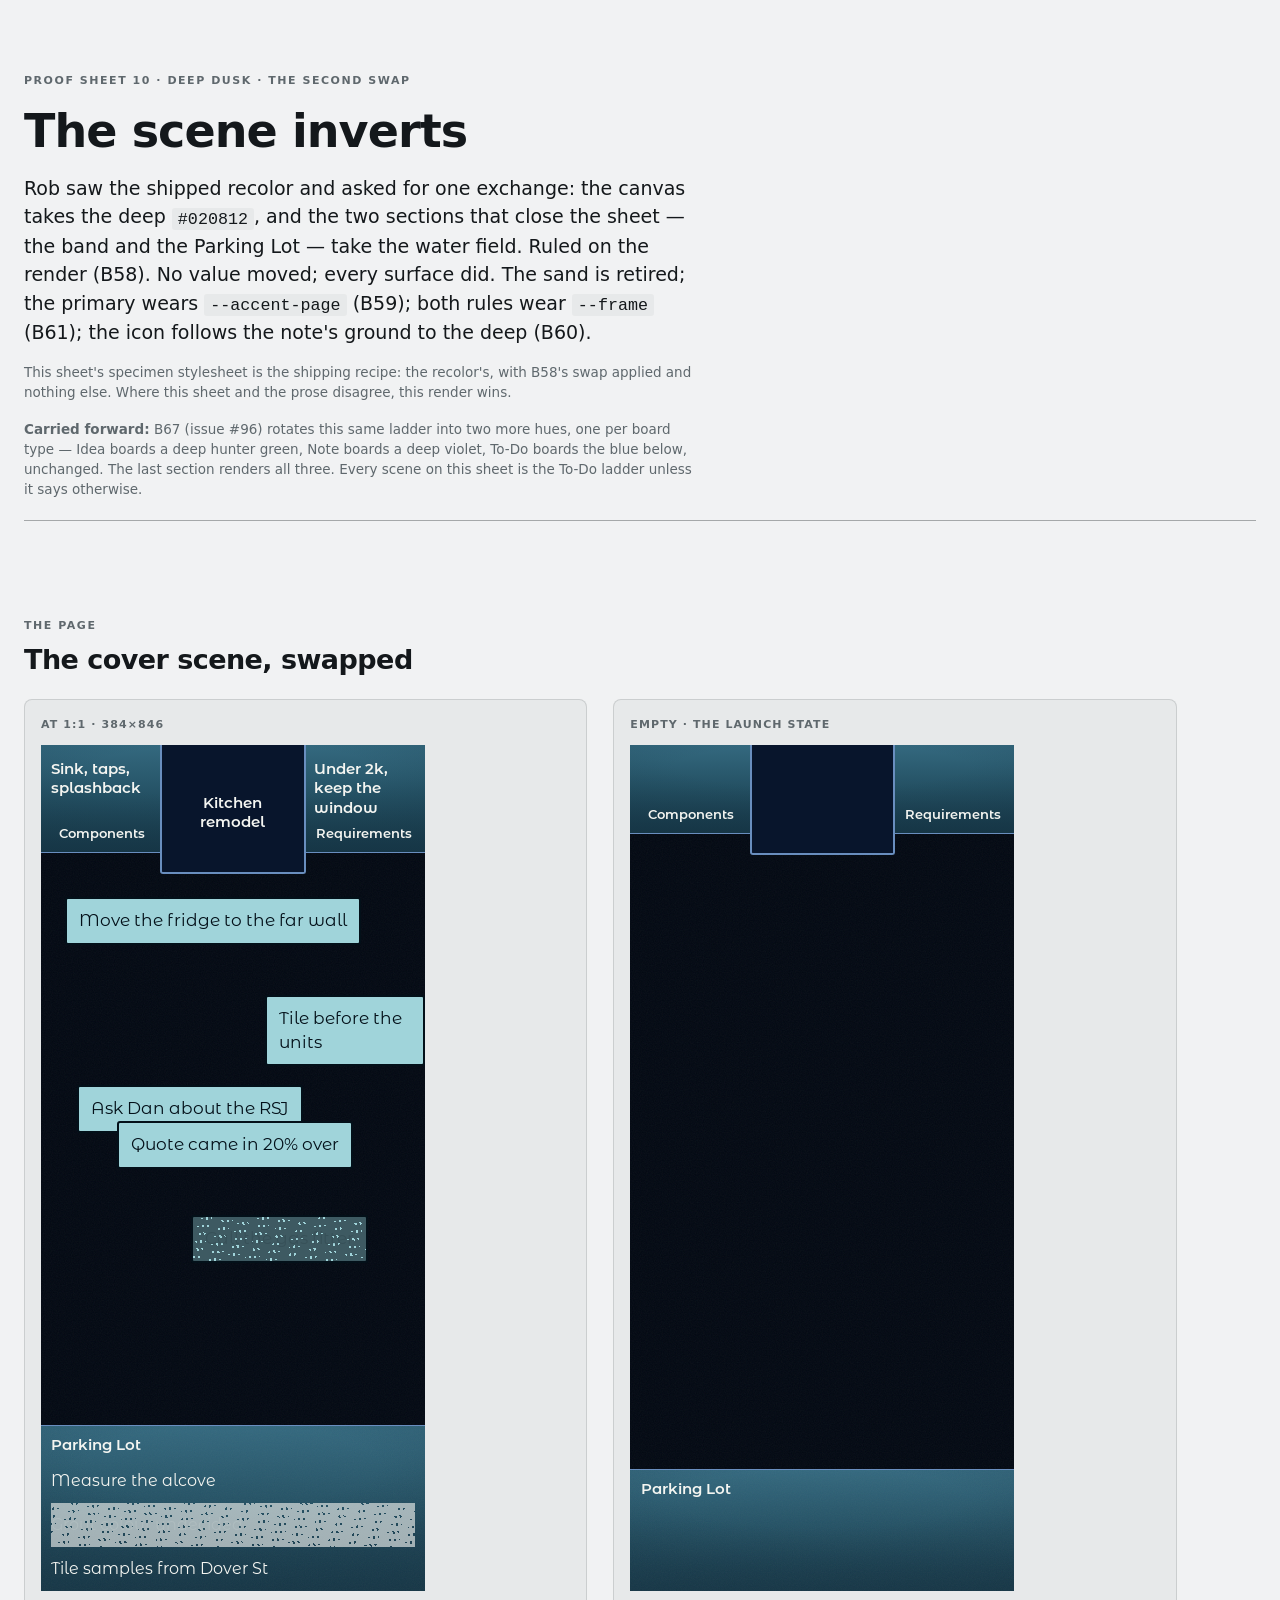
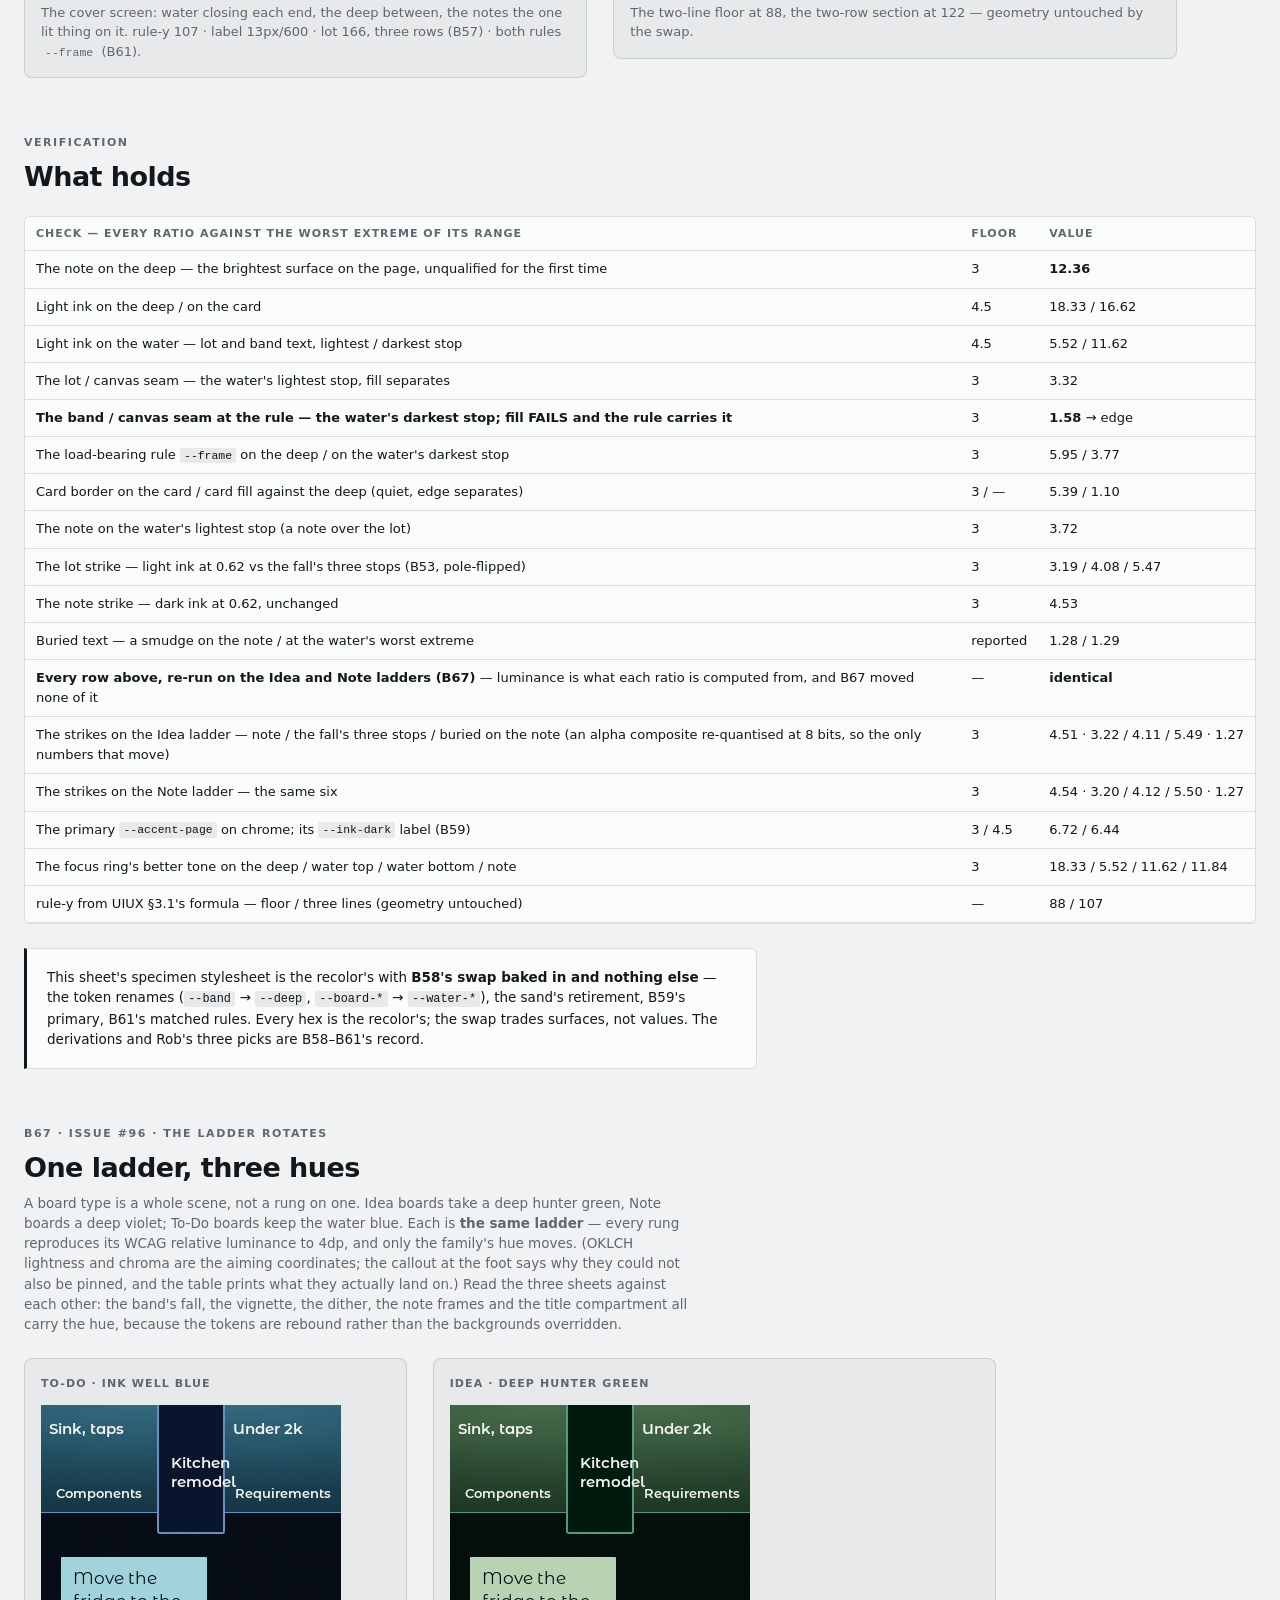
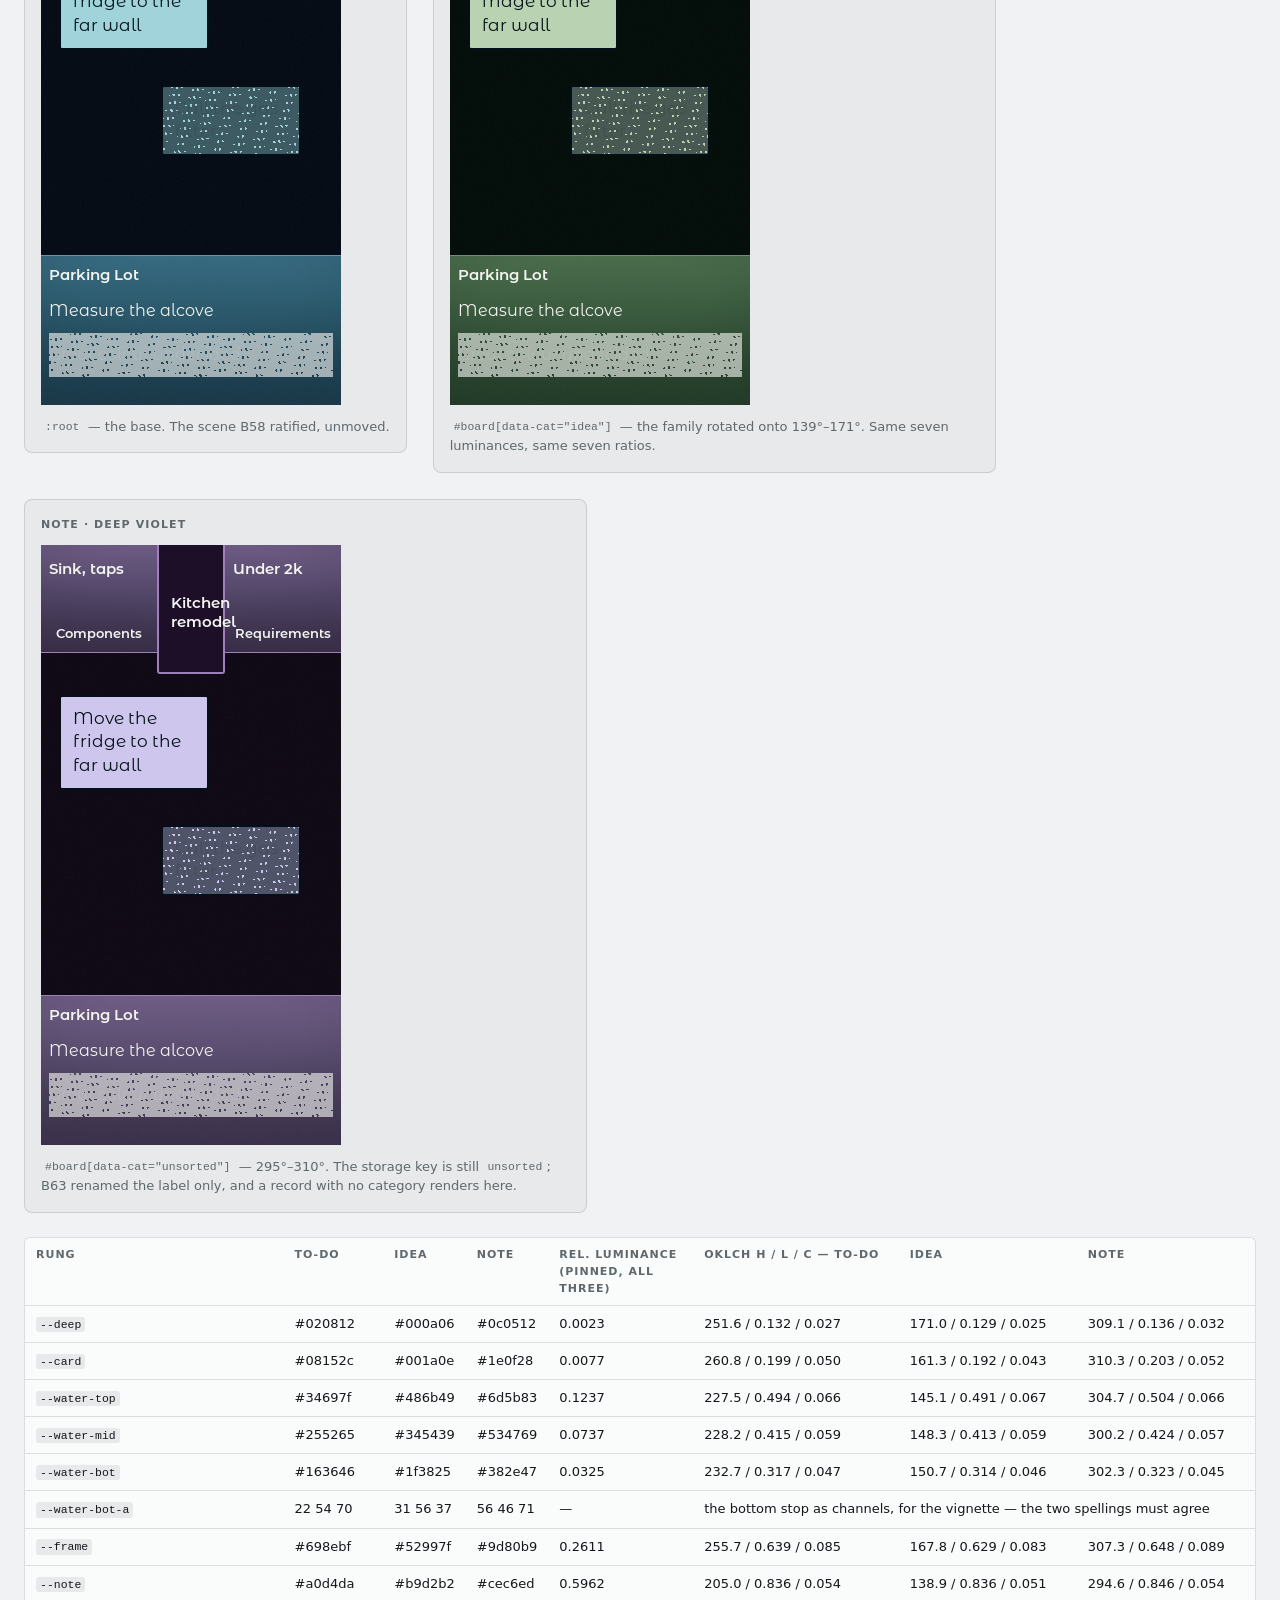
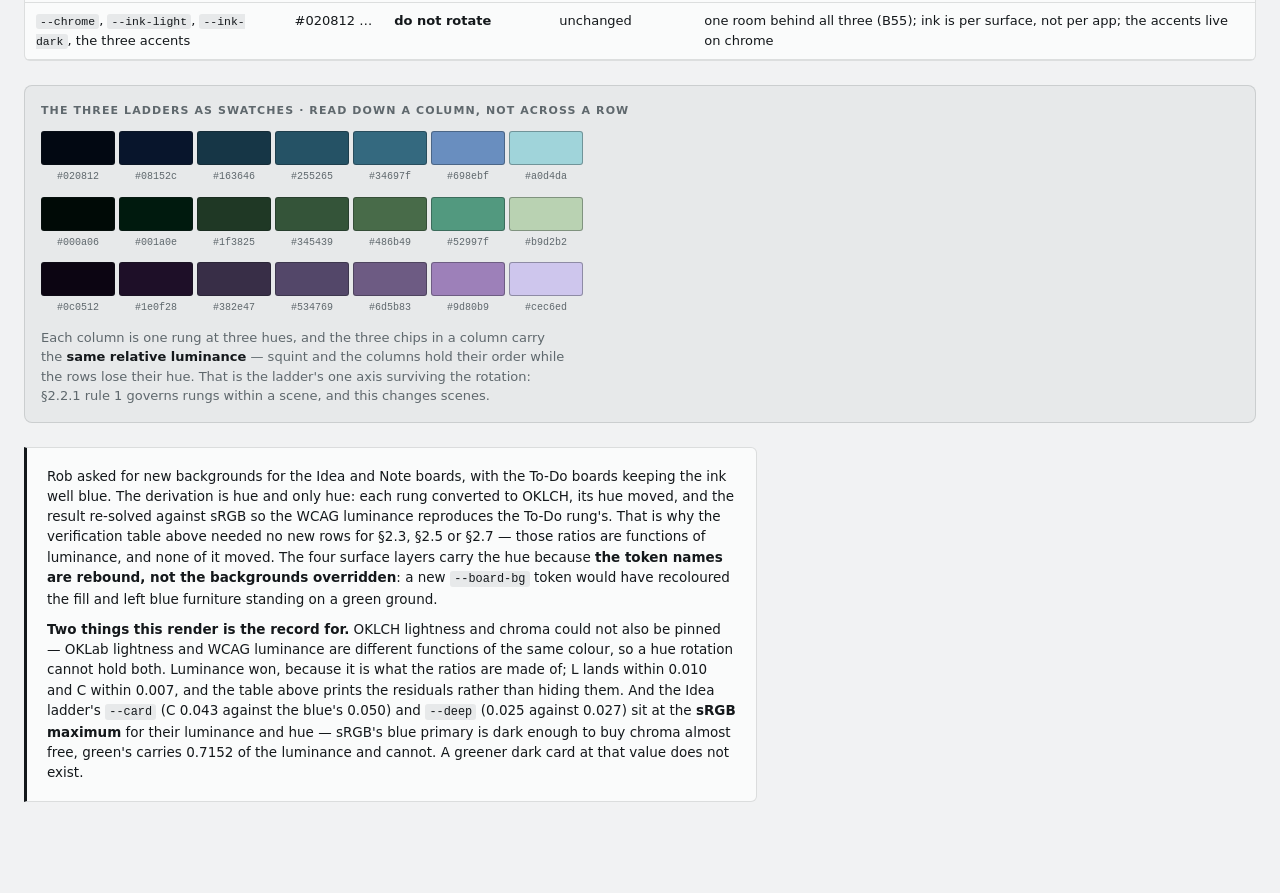
==== commit b369a366: "Renumber to B67, and seed the first-run board To-Do (issue #96) The batch's five units each took B65" ====
--- a/docs/proofs/proof-10-the-second-swap.html
+++ b/docs/proofs/proof-10-the-second-swap.html
@@ -61,7 +61,7 @@
 .on-dark{--ink:var(--ink-light);--ink-a:244 245 241;}
 .on-light{--ink:var(--ink-dark);--ink-a:3 16 25;}
 
-/* B65 (issue #96) — the ladder rotates with the board type. The same seven
+/* B67 (issue #96) — the ladder rotates with the board type. The same seven
    rungs at two more hues: WCAG luminance PINNED to the To-Do rung's, hue moved,
    OKLCH lightness and chroma held as closely as 8 bits allow (they are the
    aiming coordinates, not the pinned ones — the table below prints all three
@@ -143,7 +143,7 @@
       <p class="small muted">This sheet's specimen stylesheet is the shipping recipe: the
       recolor's, with B58's swap applied and nothing else. Where this sheet and the prose
       disagree, this render wins.</p>
-      <p class="small muted"><b>Carried forward:</b> B65 (issue&nbsp;#96) rotates this same
+      <p class="small muted"><b>Carried forward:</b> B67 (issue&nbsp;#96) rotates this same
       ladder into two more hues, one per board type — Idea boards a deep hunter green, Note
       boards a deep violet, To-Do boards the blue below, unchanged. The last section renders
       all three. Every scene on this sheet is the To-Do ladder unless it says otherwise.</p>
@@ -221,7 +221,7 @@
       <tr><td>The lot strike — light ink at 0.62 vs the fall's three stops (B53, pole-flipped)</td><td class="num">3</td><td class="num">3.19 / 4.08 / 5.47</td></tr>
       <tr><td>The note strike — dark ink at 0.62, unchanged</td><td class="num">3</td><td class="num">4.53</td></tr>
       <tr><td>Buried text — a smudge on the note / at the water's worst extreme</td><td class="num">reported</td><td class="num">1.28 / 1.29</td></tr>
-      <tr><td><b>Every row above, re-run on the Idea and Note ladders (B65)</b> — luminance is what each ratio is computed from, and B65 moved none of it</td><td class="num">—</td><td class="num"><b>identical</b></td></tr>
+      <tr><td><b>Every row above, re-run on the Idea and Note ladders (B67)</b> — luminance is what each ratio is computed from, and B67 moved none of it</td><td class="num">—</td><td class="num"><b>identical</b></td></tr>
       <tr><td>The strikes on the Idea ladder — note / the fall's three stops / buried on the note (an alpha composite re-quantised at 8 bits, so the only numbers that move)</td><td class="num">3</td><td class="num">4.51 &middot; 3.22 / 4.11 / 5.49 &middot; 1.27</td></tr>
       <tr><td>The strikes on the Note ladder — the same six</td><td class="num">3</td><td class="num">4.54 &middot; 3.20 / 4.12 / 5.50 &middot; 1.27</td></tr>
       <tr><td>The primary <code>--accent-page</code> on chrome; its <code>--ink-dark</code> label (B59)</td><td class="num">3 / 4.5</td><td class="num">6.72 / 6.44</td></tr>
@@ -240,7 +240,7 @@
 
   <section>
     <div class="sec-head">
-      <div class="eyebrow">B65 &middot; issue #96 &middot; the ladder rotates</div>
+      <div class="eyebrow">B67 &middot; issue #96 &middot; the ladder rotates</div>
       <h2>One ladder, three hues</h2>
       <p class="small muted">A board type is a whole scene, not a rung on one. Idea boards
       take a deep hunter green, Note boards a deep violet; To-Do boards keep the water blue.
